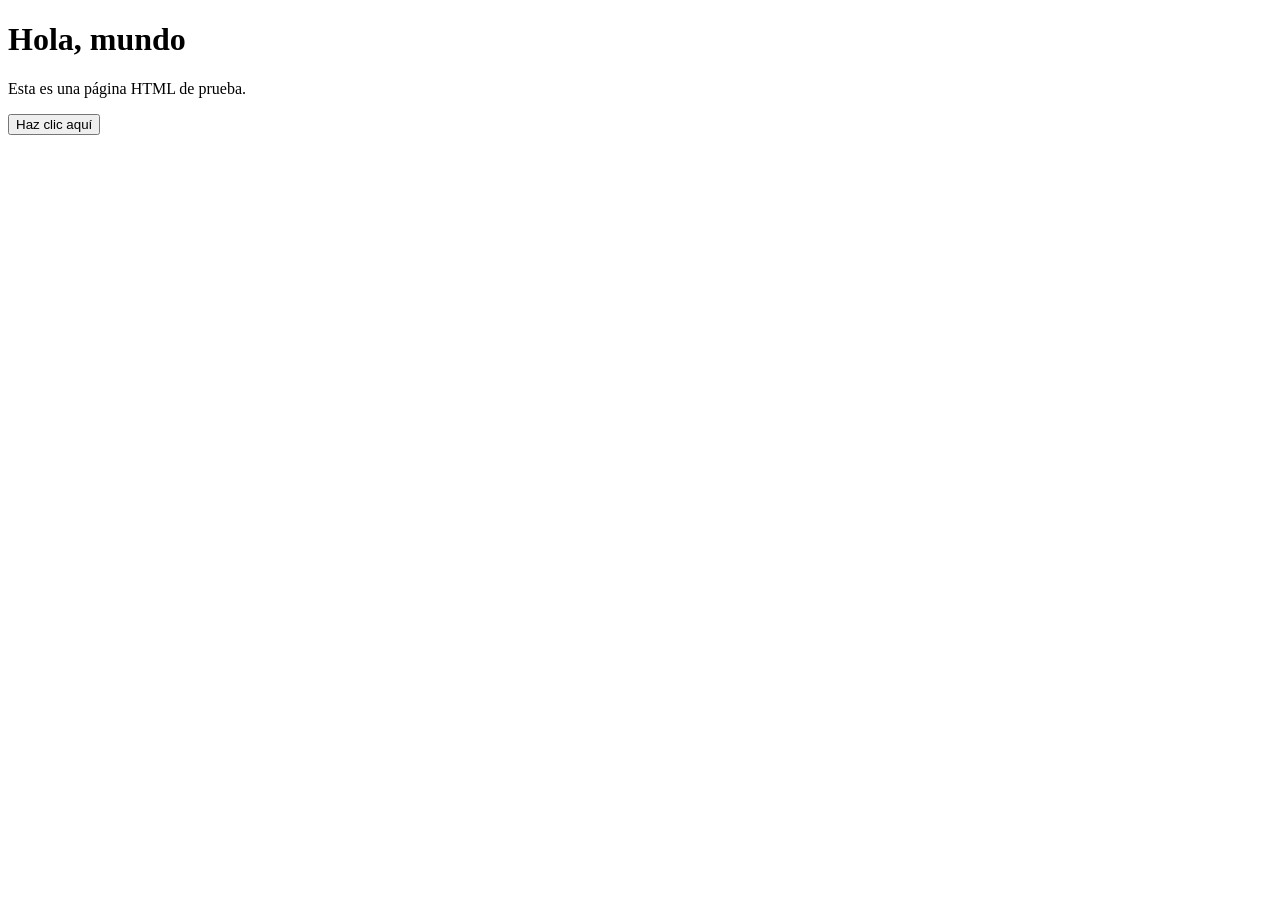
==== index.html @ b3501874 "Subiendo index" ====
<!DOCTYPE html>
<html lang="es">
<head>
    <meta charset="UTF-8">
    <meta name="viewport" content="width=device-width, initial-scale=1.0">
    <title>Mi página de prueba</title>
</head>
<body>

    <h1>Hola, mundo</h1>

    <p>Esta es una página HTML de prueba.</p>

    <button>Haz clic aquí</button>

</body>
</html>
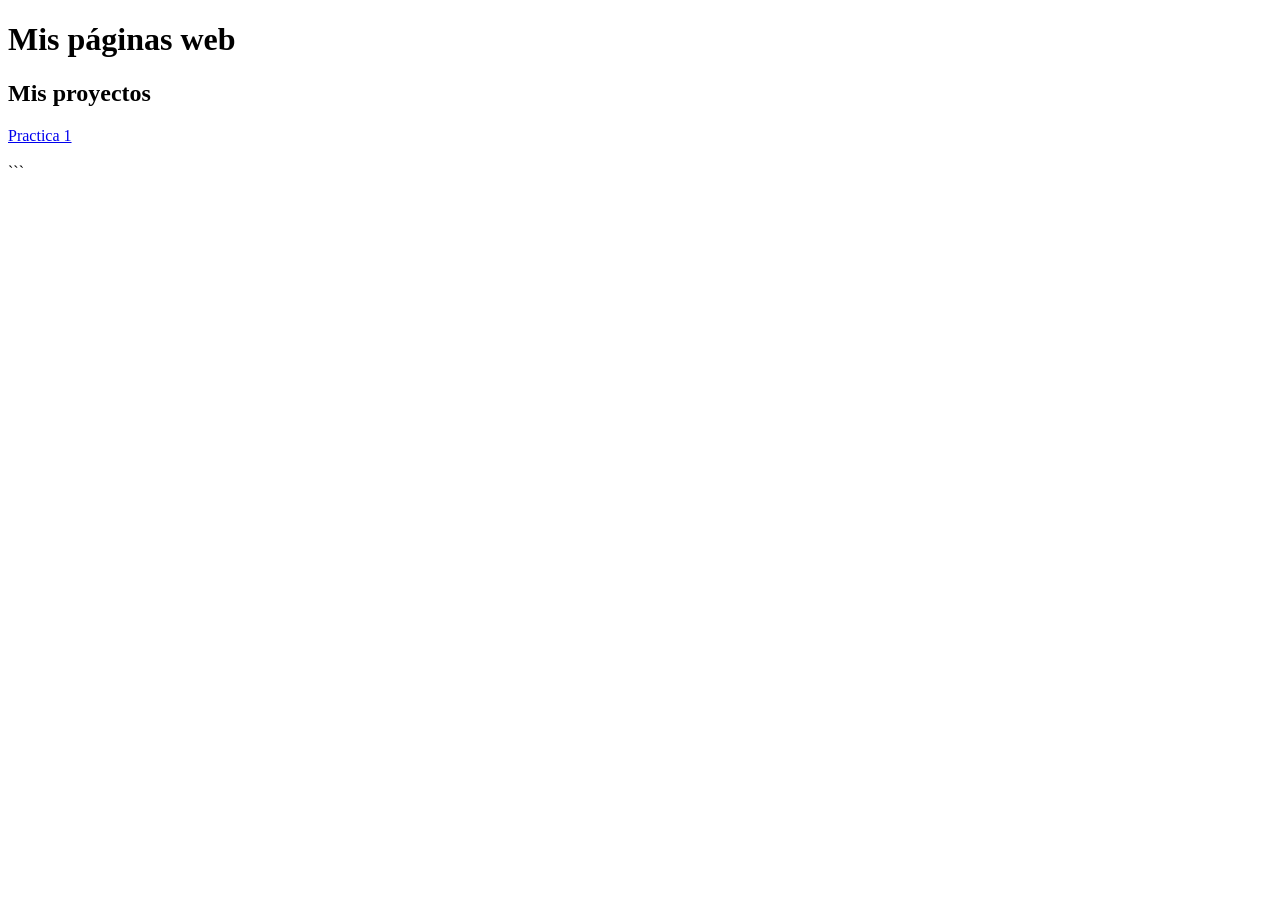
==== commit 115e9824: "Actualizando" ====
--- a/index.html
+++ b/index.html
@@ -2,16 +2,21 @@
 <html lang="es">
 <head>
     <meta charset="UTF-8">
-    <meta name="viewport" content="width=device-width, initial-scale=1.0">
-    <title>Mi página de prueba</title>
+    <title>Mis páginas web</title>
 </head>
+
 <body>
 
-    <h1>Hola, mundo</h1>
+    <h1>Mis páginas web</h1>
 
-    <p>Esta es una página HTML de prueba.</p>
 
-    <button>Haz clic aquí</button>
+    <h2>Mis proyectos</h2>
+
+    <a href="practica1/index.html">Practica 1</a>
+    <br><br>
+
+
 
 </body>
-</html>+</html>
+```
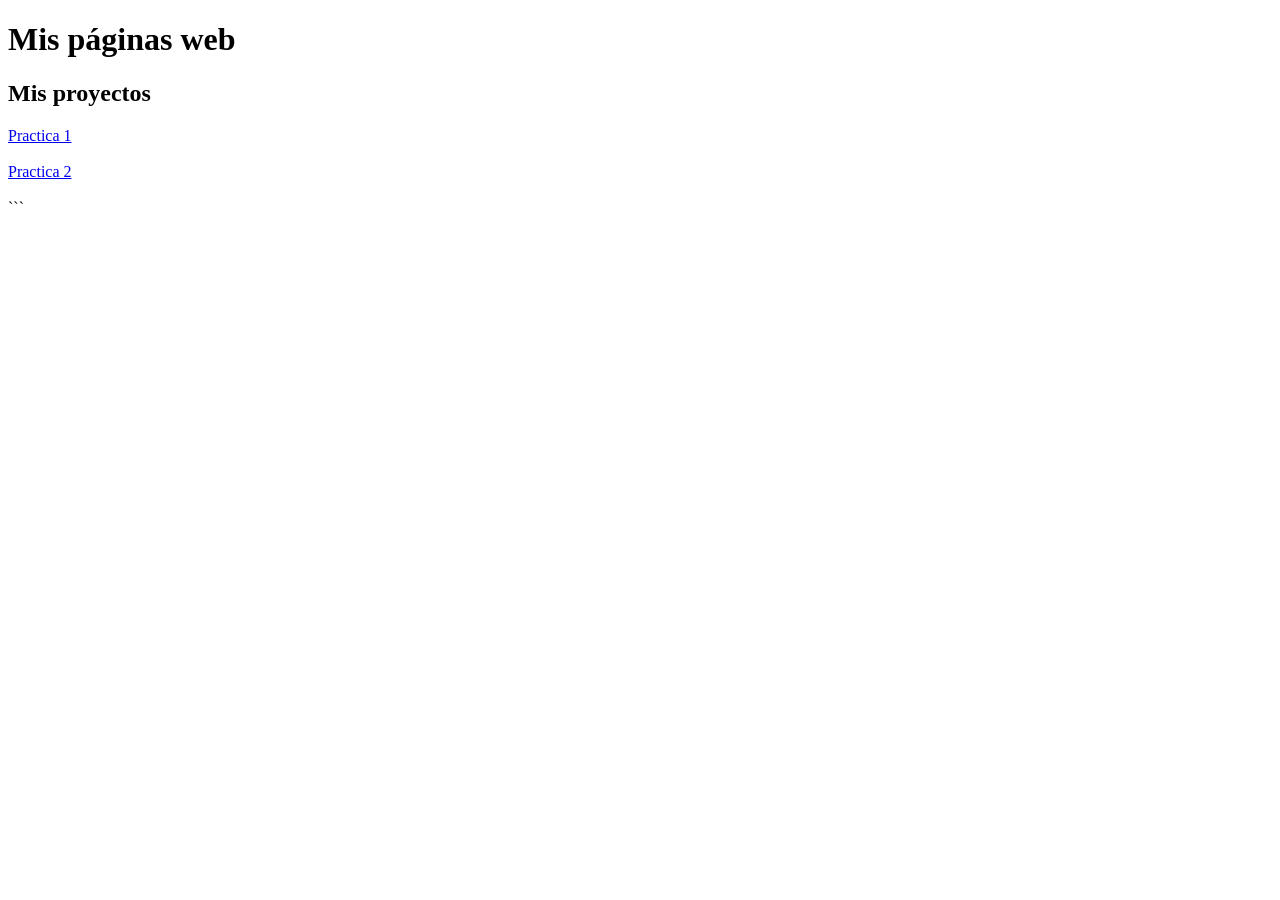
==== commit 77a1fa0d: "Actualizando index" ====
--- a/index.html
+++ b/index.html
@@ -14,7 +14,8 @@
 
     <a href="practica1/index.html">Practica 1</a>
     <br><br>
-
+    <a href="formularios/home.html">Practica 2</a>
+    <br><br>
 
 
 </body>
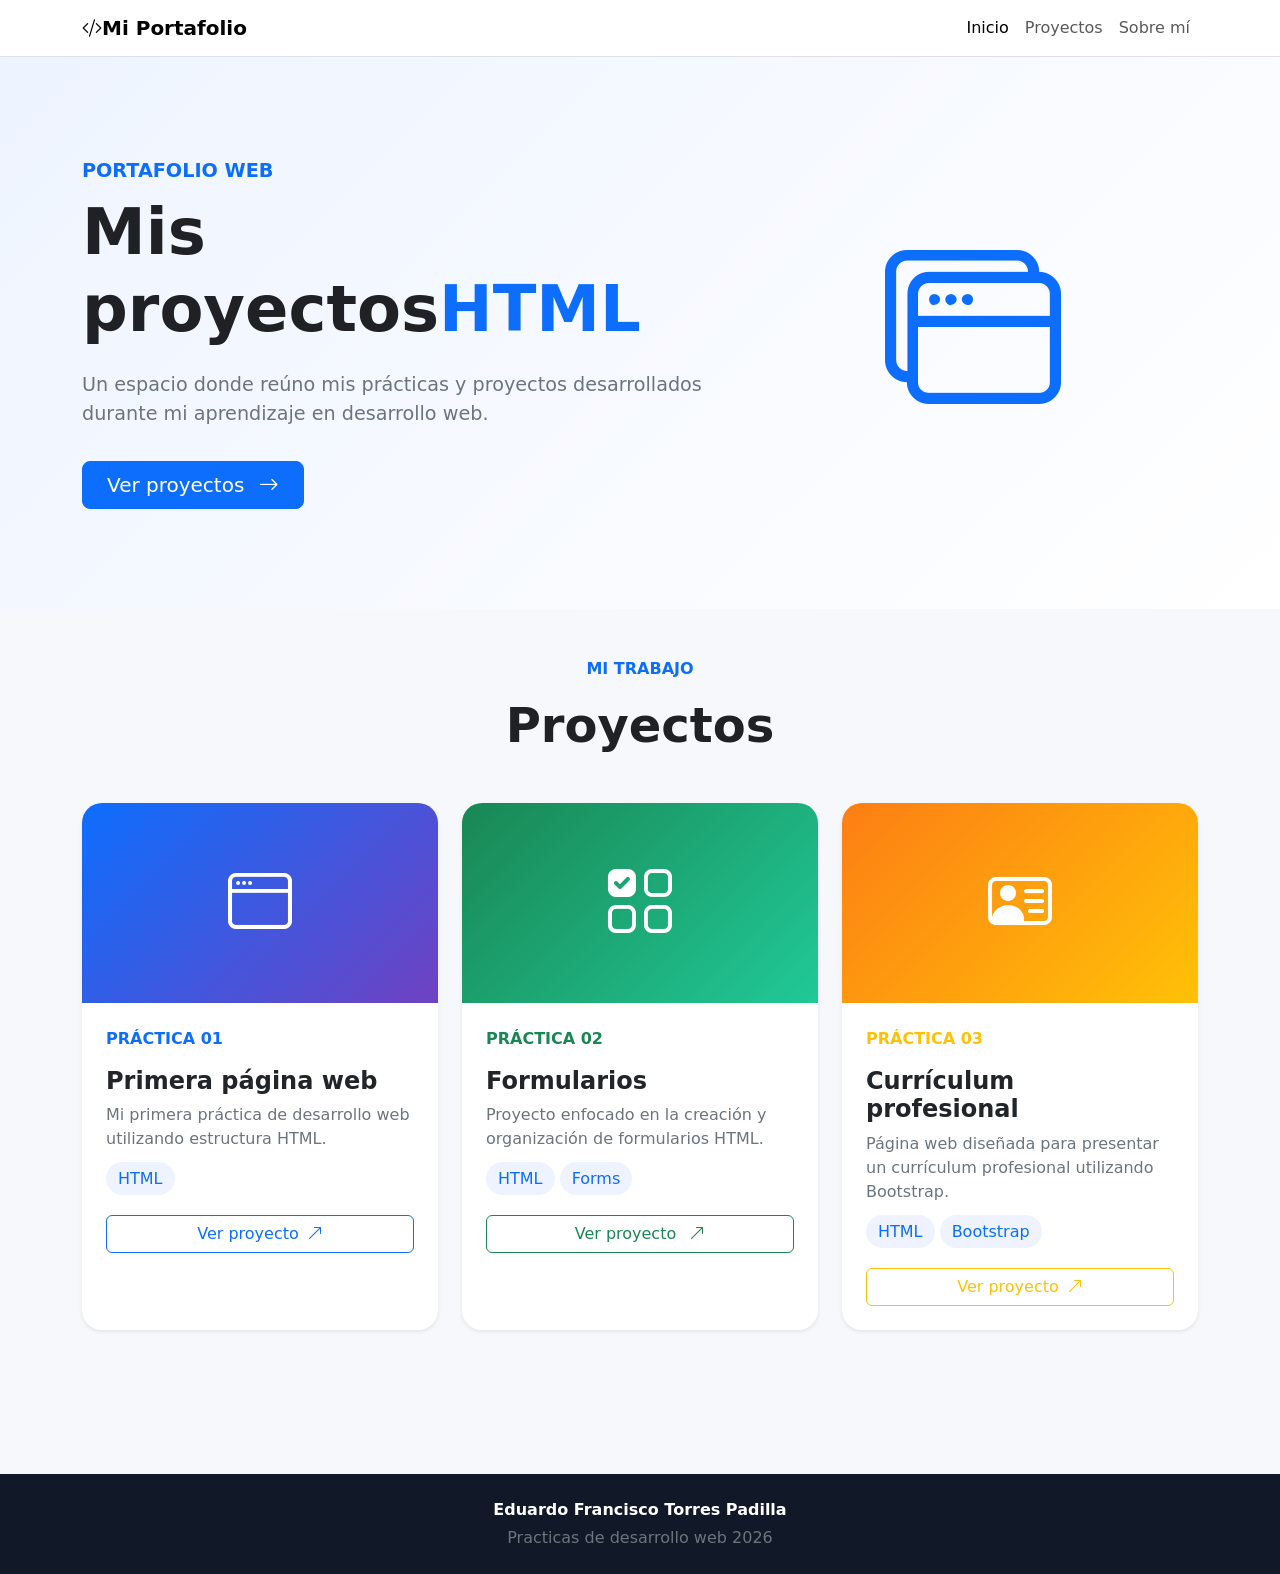
==== commit dbed2f04: "Actualicado" ====
--- a/index.html
+++ b/index.html
@@ -1,23 +1,199 @@
 <!DOCTYPE html>
 <html lang="es">
+
 <head>
     <meta charset="UTF-8">
-    <title>Mis páginas web</title>
+    <meta name="viewport" content="width=device-width, initial-scale=1.0">
+
+    <title>Mis proyectos web</title>
+
+    <link href="https://cdn.jsdelivr.net/npm/bootstrap@5.3.8/dist/css/bootstrap.min.css" rel="stylesheet">
+    <link rel="stylesheet"
+        href="https://cdn.jsdelivr.net/npm/bootstrap-icons@1.11.3/font/bootstrap-icons.min.css">
+    <link rel="stylesheet" href="styles.css">
+
 </head>
 
 <body>
 
-    <h1>Mis páginas web</h1>
+    <nav class="navbar navbar-expand-lg border-bottom sticky-top">
+        <section class="container">
+
+            <a class="navbar-brand fw-bold" href="#">
+                <i class="bi bi-code-slash"></i>Mi Portafolio</a>
+
+            <button class="navbar-toggler" type="button" data-bs-toggle="collapse"data-bs-target="#menu">
+                <span class="navbar-toggler-icon"></span>
+            </button>
+            <nav class="collapse navbar-collapse" id="menu">
+                <ul class="navbar-nav ms-auto">
+                    <li class="nav-item">
+                        <a class="nav-link active" href="#inicio">Inicio</a>
+                    </li>
+                    <li class="nav-item">
+                        <a class="nav-link" href="#proyectos">Proyectos</a>
+                    </li>
+                    <li class="nav-item">
+                        <a class="nav-link" href="#sobre-mi">Sobre mí</a>
+                    </li>
+                </ul>
+            </nav>
+        </section>
+    </nav>
+
+    <main id="inicio">
+        <section class="hero">
+            <section class="container">
+                <section class="row align-items-center">
+                    <article class="col-lg-7">
+                        <p class="text-primary fw-semibold mb-2">PORTAFOLIO WEB</p>
+                        <h1>Mis proyectos<span>HTML</span></h1>
+                        <p class="mt-4">
+                            Un espacio donde reúno mis prácticas y proyectos
+                            desarrollados durante mi aprendizaje en desarrollo web.
+                        </p>
+                        <a href="#proyectos" class="btn btn-primary btn-lg mt-3 px-4">Ver proyectos
+                            <i class="bi bi-arrow-right ms-2"></i>
+                        </a>
+                    </article>
+
+                    <article class="col-lg-5 text-center mt-5 mt-lg-0">
+                        <i class="bi bi-window-stack text-primary"style="font-size: 11rem;"></i>
+                    </article>
+
+                </section>
+            </section>
+        </section>
 
 
-    <h2>Mis proyectos</h2>
+        <section id="proyectos" class="container py-5">
+            <section class="text-center mb-5">
+                <p class="text-primary fw-semibold">MI TRABAJO</p>
+                <h2 class="display-5 fw-bold">Proyectos</h2>
+            </section>
 
-    <a href="practica1/index.html">Practica 1</a>
-    <br><br>
-    <a href="formularios/home.html">Practica 2</a>
-    <br><br>
+            <section class="row g-4">
+                <article class="col-md-6 col-lg-4">
+                    <section class="card project-card shadow-sm">
+                        <section class="project-image">
+                            <i class="bi bi-window"></i>
+                        </section>
+                        <section class="card-body p-4">
+                            <p class="text-primary fw-semibold">PRÁCTICA 01</p>
+                            <h3 class="h4 fw-bold">Primera página web</h3>
+                            <p class="text-secondary">
+                                Mi primera práctica de desarrollo web utilizando
+                                estructura HTML.
+                            </p>
+                            <section class="mb-4">
+                                <span class="badge-tech">HTML</span>
+                            </section>
+                            <a href="practica1/index.html"
+                                class="btn btn-outline-primary w-100">Ver proyecto<i class="bi bi-arrow-up-right ms-2"></i></a>
+                        </section>
+                    </section>
+                </article>
+
+                <article class="col-md-6 col-lg-4">
+                    <section class="card project-card shadow-sm">
+                        <section class="project-image green">
+                            <i class="bi bi-ui-checks-grid"></i>
+                        </section>
+
+                        <section class="card-body p-4">
+                            <p class="text-success fw-semibold">PRÁCTICA 02</p>
+                            <h3 class="h4 fw-bold">Formularios</h3>
+                            <p class="text-secondary">
+                                Proyecto enfocado en la creación y organización
+                                de formularios HTML.
+                            </p>
+                            <section class="mb-4">
+                                <span class="badge-tech">HTML</span>
+                                <span class="badge-tech">Forms</span>
+                            </section>
+
+                            <a href="formularios/home.html"
+                                class="btn btn-outline-success w-100">
+                                Ver proyecto
+                                <i class="bi bi-arrow-up-right ms-2"></i>
+                            </a>
+                        </section>
+                    </section>
+                </article>
+
+                <article class="col-md-6 col-lg-4">
+                    <section class="card project-card shadow-sm">
+                        <section class="project-image orange">
+                            <i class="bi bi-person-vcard"></i>
+                        </section>
+
+                        <section class="card-body p-4">
+                            <p class="text-warning fw-semibold">PRÁCTICA 03 </p>
+                            <h3 class="h4 fw-bold">Currículum profesional </h3>
+                            <p class="text-secondary">
+                                Página web diseñada para presentar un currículum
+                                profesional utilizando Bootstrap.
+                            </p>
+                            <section class="mb-4">
+                                <span class="badge-tech">HTML</span>
+                                <span class="badge-tech">Bootstrap</span>
+                            </section>
+                            <a href="curriculum/curriculum.html"class="btn btn-outline-warning w-100"> Ver proyecto<i class="bi bi-arrow-up-right ms-2"></i></a>
+                        </section>
+                    </section>
+                </article>
+
+<!--pegar aqui-->
+             
+
+            </section>
+        </section>
+        <section id="sobre-mi" class="container py-5">
+        </section>
+
+    </main>
+
+    <footer class="py-4">
+        <section class="container text-center">
+            <p class="mb-1 fw-semibold">
+                Eduardo Francisco Torres Padilla
+            </p>
+            <p class="mb-0 text-secondary">
+                Practicas de desarrollo web  2026
+            </p>
+        </section>
+
+    </footer>
+    <script src="https://cdn.jsdelivr.net/npm/bootstrap@5.3.8/dist/js/bootstrap.bundle.min.js"></script>
+</body>
+
+</html>
 
 
-</body>
-</html>
-```
+<!--NUEVO PROYECTO  solo copia y pega wey no se te olvide
+
+<article class="col-md-6 col-lg-4">
+    <section class="card project-card shadow-sm">
+        <section class="project-image">
+            <i class="bi bi-code-square"></i>
+        </section>
+        <section class="card-body p-4">
+            <p class="text-primary fw-semibold">
+                PRACTICA 04
+            </p>
+            <h3 class="h4 fw-bold">Nombre del proyecto </h3>
+            <p class="text-secondary">Descripciion</p>
+            <section class="mb-4">
+                <span class="badge-tech">HTML</span>
+                <span class="badge-tech">CSS</span>
+            </section>
+            <a href="carpeta/index.html"
+                class="btn btn-outline-primary w-100">
+                Ver proyecto
+                <i class="bi bi-arrow-up-right ms-2"></i>
+            </a>
+        </section>
+    </section>
+</article>
+
+-->
--- a/styles.css
+++ b/styles.css
@@ -0,0 +1,83 @@
+        body {
+            background-color: #f7f8fc;
+            color: #202124;
+        }
+
+        .navbar {
+            background-color: white;
+        }
+
+        .hero {
+            background: linear-gradient(135deg, #eef4ff, #ffffff);
+            padding: 100px 0;
+        }
+
+        .hero h1 {
+            font-size: 4rem;
+            font-weight: 700;
+        }
+
+        .hero span {
+            color: #0d6efd;
+        }
+
+        .hero p {
+            color: #6c757d;
+            font-size: 1.2rem;
+            max-width: 650px;
+        }
+
+        .project-card {
+            border: none;
+            border-radius: 20px;
+            overflow: hidden;
+            transition: 0.3s;
+            height: 100%;
+        }
+
+        .project-card:hover {
+            transform: translateY(-8px);
+            box-shadow: 0 15px 35px rgba(0, 0, 0, 0.10);
+        }
+
+        .project-image {
+            height: 200px;
+            background: linear-gradient(135deg, #0d6efd, #6f42c1);
+            display: flex;
+            align-items: center;
+            justify-content: center;
+            color: white;
+            font-size: 4rem;
+        }
+
+        .project-image.green {
+            background: linear-gradient(135deg, #198754, #20c997);
+        }
+
+        .project-image.orange {
+            background: linear-gradient(135deg, #fd7e14, #ffc107);
+        }
+
+        .badge-tech {
+            background-color: #eef3ff;
+            color: #0d6efd;
+            font-weight: 500;
+            padding: 7px 12px;
+            border-radius: 20px;
+        }
+
+        .stats {
+            background-color: #ffffff;
+            border-radius: 25px;
+            box-shadow: 0 10px 30px rgba(0, 0, 0, 0.06);
+        }
+
+        .stat-number {
+            font-size: 2rem;
+            font-weight: 700;
+        }
+
+        footer {
+            background-color: #111827;
+            color: white;
+        }
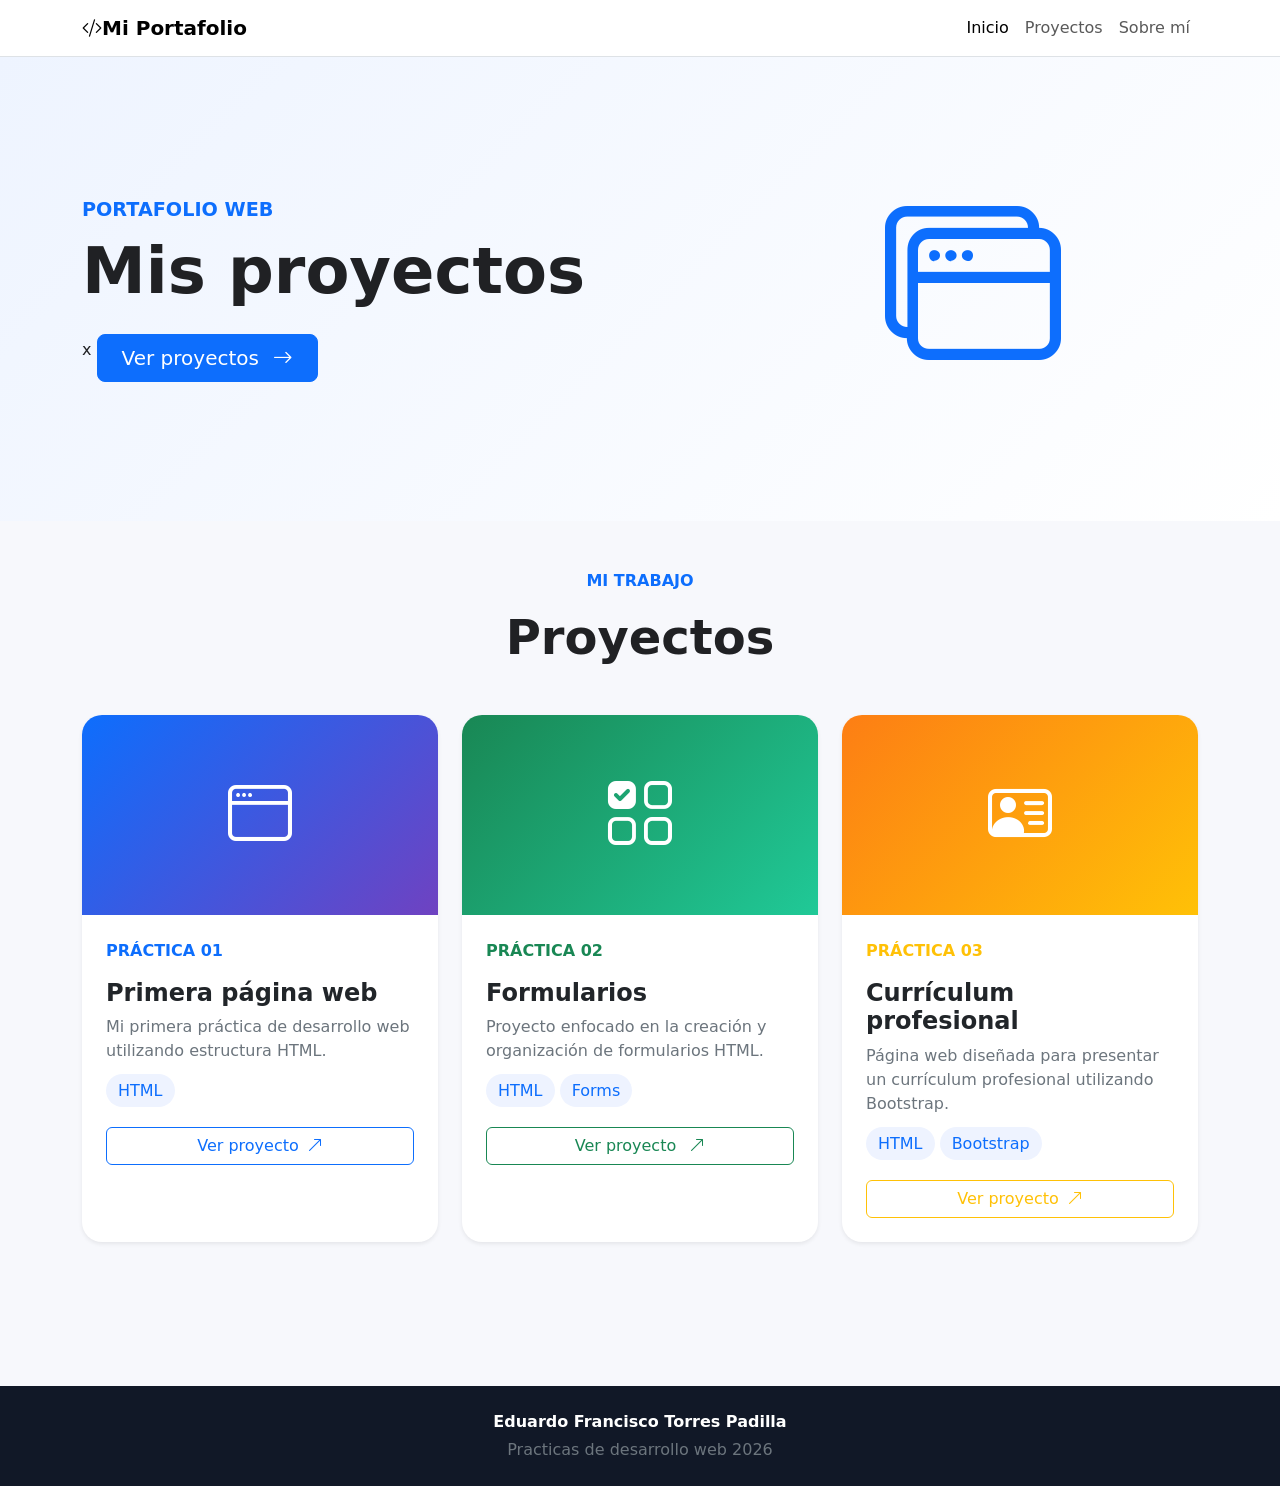
==== commit cfdcb69f: "Actualizado" ====
--- a/index.html
+++ b/index.html
@@ -47,11 +47,7 @@
                 <section class="row align-items-center">
                     <article class="col-lg-7">
                         <p class="text-primary fw-semibold mb-2">PORTAFOLIO WEB</p>
-                        <h1>Mis proyectos<span>HTML</span></h1>
-                        <p class="mt-4">
-                            Un espacio donde reúno mis prácticas y proyectos
-                            desarrollados durante mi aprendizaje en desarrollo web.
-                        </p>
+                        <h1>Mis proyectos</h1>x
                         <a href="#proyectos" class="btn btn-primary btn-lg mt-3 px-4">Ver proyectos
                             <i class="bi bi-arrow-right ms-2"></i>
                         </a>
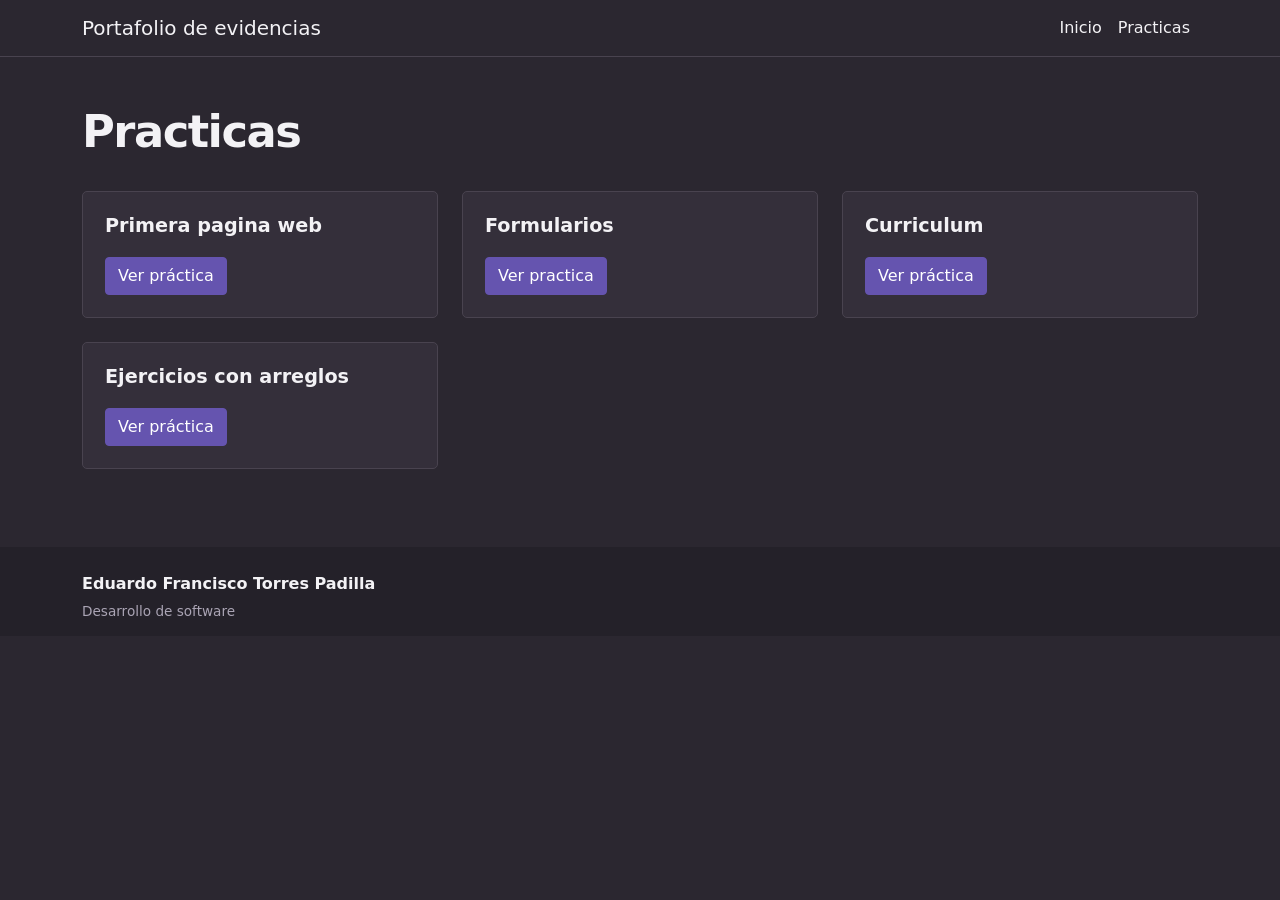
==== commit 30731a05: "actualizado" ====
--- a/index.html
+++ b/index.html
@@ -5,191 +5,98 @@
     <meta charset="UTF-8">
     <meta name="viewport" content="width=device-width, initial-scale=1.0">
 
-    <title>Mis proyectos web</title>
+    <title>Practicas</title>
 
     <link href="https://cdn.jsdelivr.net/npm/bootstrap@5.3.8/dist/css/bootstrap.min.css" rel="stylesheet">
-    <link rel="stylesheet"
-        href="https://cdn.jsdelivr.net/npm/bootstrap-icons@1.11.3/font/bootstrap-icons.min.css">
     <link rel="stylesheet" href="styles.css">
 
 </head>
 
 <body>
 
-    <nav class="navbar navbar-expand-lg border-bottom sticky-top">
+    <nav class="navbar navbar-expand-lg sticky-top">
         <section class="container">
+            <a class="navbar-brand" href="#inicio">Portafolio de evidencias</a>
 
-            <a class="navbar-brand fw-bold" href="#">
-                <i class="bi bi-code-slash"></i>Mi Portafolio</a>
-
-            <button class="navbar-toggler" type="button" data-bs-toggle="collapse"data-bs-target="#menu">
+            <button class="navbar-toggler" type="button" data-bs-toggle="collapse" data-bs-target="#menu">
                 <span class="navbar-toggler-icon"></span>
             </button>
-            <nav class="collapse navbar-collapse" id="menu">
+
+            <section class="collapse navbar-collapse" id="menu">
                 <ul class="navbar-nav ms-auto">
                     <li class="nav-item">
-                        <a class="nav-link active" href="#inicio">Inicio</a>
+                        <a class="nav-link" href="#inicio">Inicio</a>
                     </li>
                     <li class="nav-item">
-                        <a class="nav-link" href="#proyectos">Proyectos</a>
-                    </li>
-                    <li class="nav-item">
-                        <a class="nav-link" href="#sobre-mi">Sobre mí</a>
+                        <a class="nav-link" href="#proyectos">Practicas</a>
                     </li>
                 </ul>
-            </nav>
+            </section>
         </section>
     </nav>
 
     <main id="inicio">
-        <section class="hero">
-            <section class="container">
-                <section class="row align-items-center">
-                    <article class="col-lg-7">
-                        <p class="text-primary fw-semibold mb-2">PORTAFOLIO WEB</p>
-                        <h1>Mis proyectos</h1>x
-                        <a href="#proyectos" class="btn btn-primary btn-lg mt-3 px-4">Ver proyectos
-                            <i class="bi bi-arrow-right ms-2"></i>
-                        </a>
-                    </article>
-
-                    <article class="col-lg-5 text-center mt-5 mt-lg-0">
-                        <i class="bi bi-window-stack text-primary"style="font-size: 11rem;"></i>
-                    </article>
-
-                </section>
-            </section>
-        </section>
-
 
         <section id="proyectos" class="container py-5">
-            <section class="text-center mb-5">
-                <p class="text-primary fw-semibold">MI TRABAJO</p>
-                <h2 class="display-5 fw-bold">Proyectos</h2>
-            </section>
 
-            <section class="row g-4">
+            <h1>Practicas</h1>
+
+            <section class="row g-4 mt-2">
+
                 <article class="col-md-6 col-lg-4">
-                    <section class="card project-card shadow-sm">
-                        <section class="project-image">
-                            <i class="bi bi-window"></i>
-                        </section>
-                        <section class="card-body p-4">
-                            <p class="text-primary fw-semibold">PRÁCTICA 01</p>
-                            <h3 class="h4 fw-bold">Primera página web</h3>
-                            <p class="text-secondary">
-                                Mi primera práctica de desarrollo web utilizando
-                                estructura HTML.
-                            </p>
-                            <section class="mb-4">
-                                <span class="badge-tech">HTML</span>
-                            </section>
-                            <a href="practica1/index.html"
-                                class="btn btn-outline-primary w-100">Ver proyecto<i class="bi bi-arrow-up-right ms-2"></i></a>
+                    <section class="card project-card">
+
+                        <section class="card-body">
+                            <h2>Primera pagina web</h2>
+                            <a href="practica1/index.html" class="btn btn-primary">Ver práctica</a>
                         </section>
                     </section>
                 </article>
 
                 <article class="col-md-6 col-lg-4">
-                    <section class="card project-card shadow-sm">
-                        <section class="project-image green">
-                            <i class="bi bi-ui-checks-grid"></i>
-                        </section>
+                    <section class="card project-card">
 
-                        <section class="card-body p-4">
-                            <p class="text-success fw-semibold">PRÁCTICA 02</p>
-                            <h3 class="h4 fw-bold">Formularios</h3>
-                            <p class="text-secondary">
-                                Proyecto enfocado en la creación y organización
-                                de formularios HTML.
-                            </p>
-                            <section class="mb-4">
-                                <span class="badge-tech">HTML</span>
-                                <span class="badge-tech">Forms</span>
-                            </section>
-
-                            <a href="formularios/home.html"
-                                class="btn btn-outline-success w-100">
-                                Ver proyecto
-                                <i class="bi bi-arrow-up-right ms-2"></i>
-                            </a>
+                        <section class="card-body">
+                            <h2>Formularios</h2>
+                            <a href="formularios/home.html" class="btn btn-primary">Ver practica</a>
                         </section>
                     </section>
                 </article>
 
                 <article class="col-md-6 col-lg-4">
-                    <section class="card project-card shadow-sm">
-                        <section class="project-image orange">
-                            <i class="bi bi-person-vcard"></i>
-                        </section>
+                    <section class="card project-card">
 
-                        <section class="card-body p-4">
-                            <p class="text-warning fw-semibold">PRÁCTICA 03 </p>
-                            <h3 class="h4 fw-bold">Currículum profesional </h3>
-                            <p class="text-secondary">
-                                Página web diseñada para presentar un currículum
-                                profesional utilizando Bootstrap.
-                            </p>
-                            <section class="mb-4">
-                                <span class="badge-tech">HTML</span>
-                                <span class="badge-tech">Bootstrap</span>
-                            </section>
-                            <a href="curriculum/curriculum.html"class="btn btn-outline-warning w-100"> Ver proyecto<i class="bi bi-arrow-up-right ms-2"></i></a>
+                        <section class="card-body">
+                            <h2>Curriculum</h2>
+                            <a href="curriculum/curriculum.html" class="btn btn-primary">Ver práctica</a>
                         </section>
                     </section>
                 </article>
 
-<!--pegar aqui-->
-             
+                <article class="col-md-6 col-lg-4">
+                    <section class="card project-card">
+
+                        <section class="card-body">
+                            <h2>Ejercicios con arreglos</h2>
+                            <a href="practica3/practicas.html" class="btn btn-primary">Ver práctica</a>
+                        </section>
+                    </section>
+                </article>
 
             </section>
-        </section>
-        <section id="sobre-mi" class="container py-5">
         </section>
 
     </main>
 
-    <footer class="py-4">
-        <section class="container text-center">
-            <p class="mb-1 fw-semibold">
-                Eduardo Francisco Torres Padilla
-            </p>
-            <p class="mb-0 text-secondary">
-                Practicas de desarrollo web  2026
-            </p>
+    <footer>
+        <section class="container">
+            <p>Eduardo Francisco Torres Padilla</p>
+            <p>Desarrollo de software</p>
         </section>
+    </footer>
 
-    </footer>
     <script src="https://cdn.jsdelivr.net/npm/bootstrap@5.3.8/dist/js/bootstrap.bundle.min.js"></script>
+
 </body>
 
 </html>
-
-
-<!--NUEVO PROYECTO  solo copia y pega wey no se te olvide
-
-<article class="col-md-6 col-lg-4">
-    <section class="card project-card shadow-sm">
-        <section class="project-image">
-            <i class="bi bi-code-square"></i>
-        </section>
-        <section class="card-body p-4">
-            <p class="text-primary fw-semibold">
-                PRACTICA 04
-            </p>
-            <h3 class="h4 fw-bold">Nombre del proyecto </h3>
-            <p class="text-secondary">Descripciion</p>
-            <section class="mb-4">
-                <span class="badge-tech">HTML</span>
-                <span class="badge-tech">CSS</span>
-            </section>
-            <a href="carpeta/index.html"
-                class="btn btn-outline-primary w-100">
-                Ver proyecto
-                <i class="bi bi-arrow-up-right ms-2"></i>
-            </a>
-        </section>
-    </section>
-</article>
-
--->
--- a/styles.css
+++ b/styles.css
@@ -1,83 +1,88 @@
-        body {
-            background-color: #f7f8fc;
-            color: #202124;
-        }
 
-        .navbar {
-            background-color: white;
-        }
+body {
+    background-color: #2B2730;
+    color: #F3F2F5;
+}
 
-        .hero {
-            background: linear-gradient(135deg, #eef4ff, #ffffff);
-            padding: 100px 0;
-        }
+.navbar {
+    background-color: #2B2730;
+    border-bottom: 1px solid #49434F;
+}
 
-        .hero h1 {
-            font-size: 4rem;
-            font-weight: 700;
-        }
+.navbar-brand,
+.nav-link {
+    color: #F3F2F5;
+}
 
-        .hero span {
-            color: #0d6efd;
-        }
+.nav-link:hover {
+    color: #6554AF;
+}
 
-        .hero p {
-            color: #6c757d;
-            font-size: 1.2rem;
-            max-width: 650px;
-        }
+.navbar-toggler {
+    border-color: #6554AF;
+}
 
-        .project-card {
-            border: none;
-            border-radius: 20px;
-            overflow: hidden;
-            transition: 0.3s;
-            height: 100%;
-        }
+.navbar-toggler-icon {
+    filter: invert(1);
+}
 
-        .project-card:hover {
-            transform: translateY(-8px);
-            box-shadow: 0 15px 35px rgba(0, 0, 0, 0.10);
-        }
+h1 {
+    font-size: 2.8rem;
+    font-weight: 700;
+    letter-spacing: -1.5px;
+}
 
-        .project-image {
-            height: 200px;
-            background: linear-gradient(135deg, #0d6efd, #6f42c1);
-            display: flex;
-            align-items: center;
-            justify-content: center;
-            color: white;
-            font-size: 4rem;
-        }
+h1 span {
+    color: #6554AF;
+}
 
-        .project-image.green {
-            background: linear-gradient(135deg, #198754, #20c997);
-        }
+.project-card {
+    height: 100%;
+    background-color: #342F3A;
+    color: #F3F2F5;
+    border: 1px solid #49434F;
+    border-radius: 5px;
+    overflow: hidden;
+}
 
-        .project-image.orange {
-            background: linear-gradient(135deg, #fd7e14, #ffc107);
-        }
 
-        .badge-tech {
-            background-color: #eef3ff;
-            color: #0d6efd;
-            font-weight: 500;
-            padding: 7px 12px;
-            border-radius: 20px;
-        }
+.card-body {
+    padding: 22px;
+}
 
-        .stats {
-            background-color: #ffffff;
-            border-radius: 25px;
-            box-shadow: 0 10px 30px rgba(0, 0, 0, 0.06);
-        }
 
-        .stat-number {
-            font-size: 2rem;
-            font-weight: 700;
-        }
+.card-body h2 {
+    font-size: 1.2rem;
+    font-weight: 700;
+    margin-bottom: 20px;
+}
 
-        footer {
-            background-color: #111827;
-            color: white;
-        }+.btn-primary {
+    background-color: #6554AF;
+    border-color: #6554AF;
+    border-radius: 4px;
+}
+
+.btn-primary:hover {
+    background-color: #51428F;
+    border-color: #51428F;
+}
+
+footer {
+    background-color: #242129;
+    color: #F3F2F5;
+    padding: 25px 0 15px;
+    margin-top: 30px;
+}
+
+footer p:first-child {
+    font-weight: 600;
+    margin-bottom: 5px;
+}
+
+footer p:last-child {
+    color: #AAA4B4;
+    font-size: 0.85rem;
+    margin-bottom: 0;
+}
+
